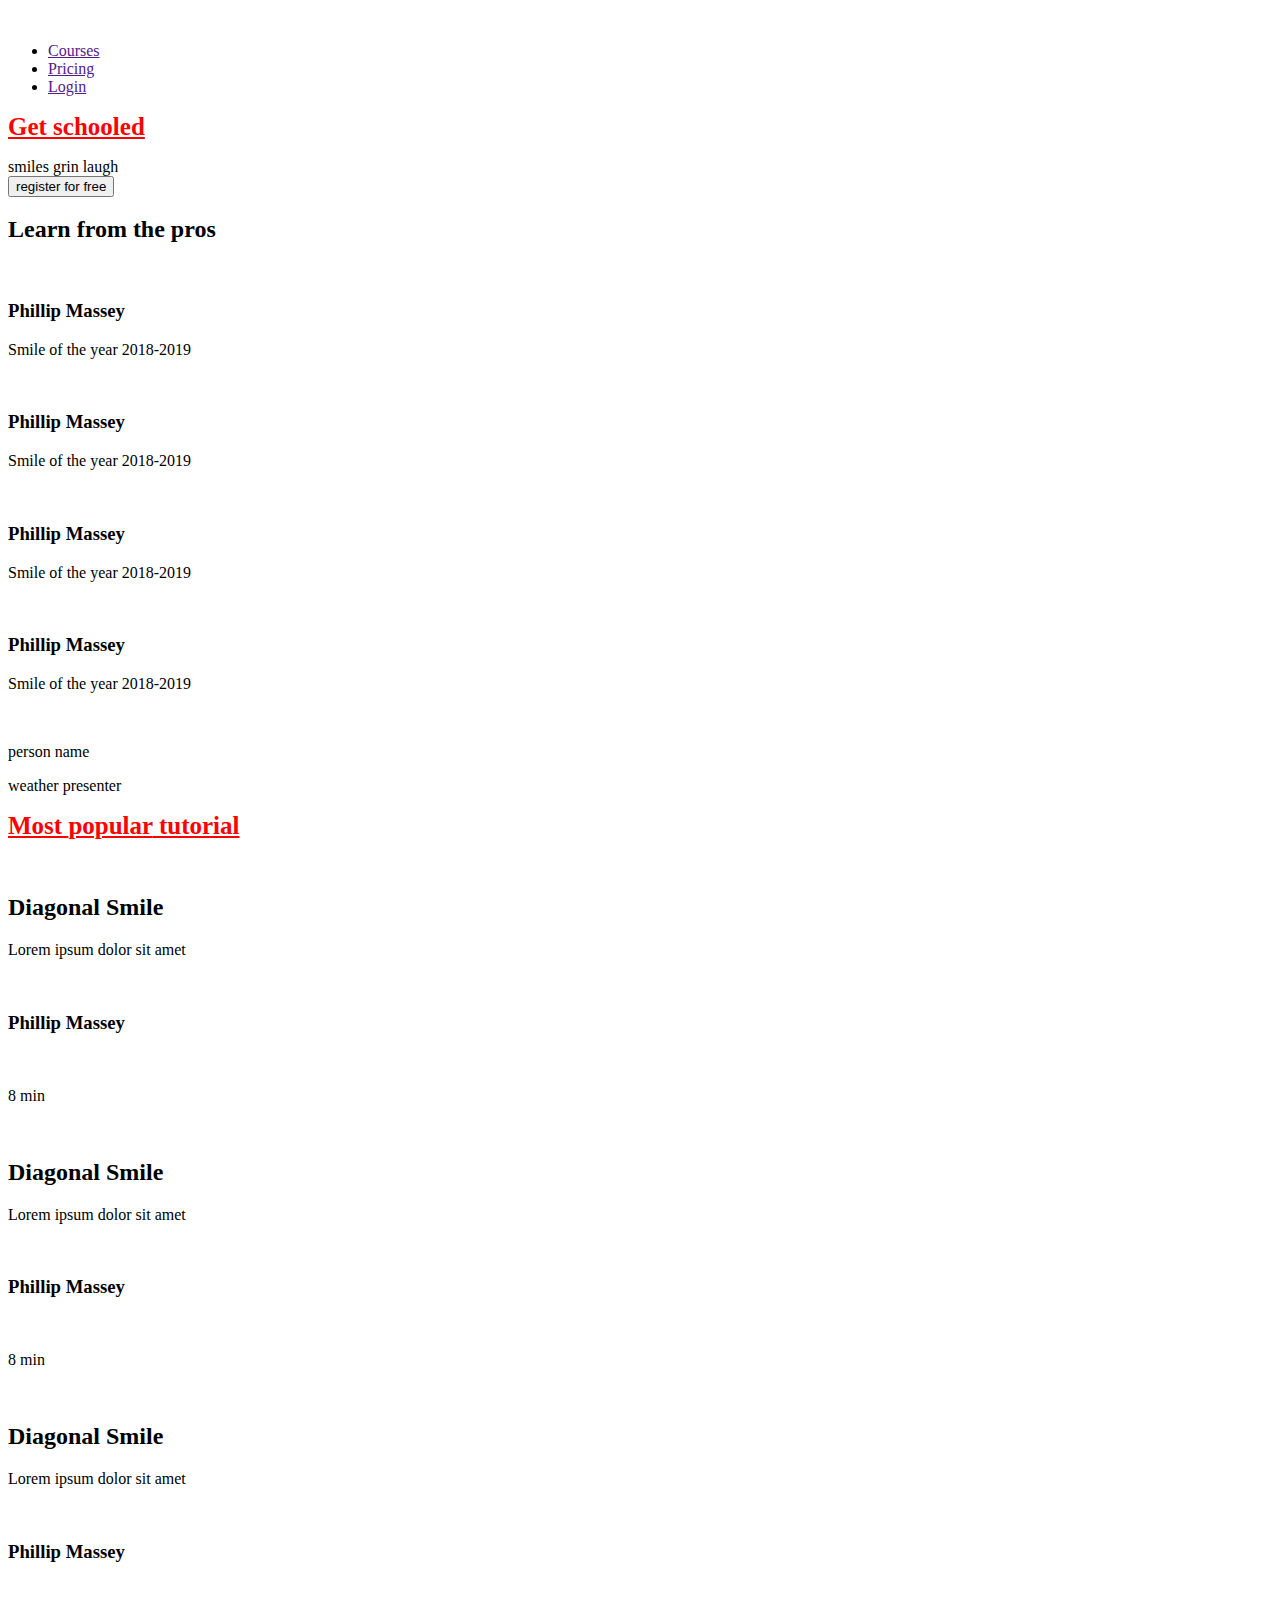
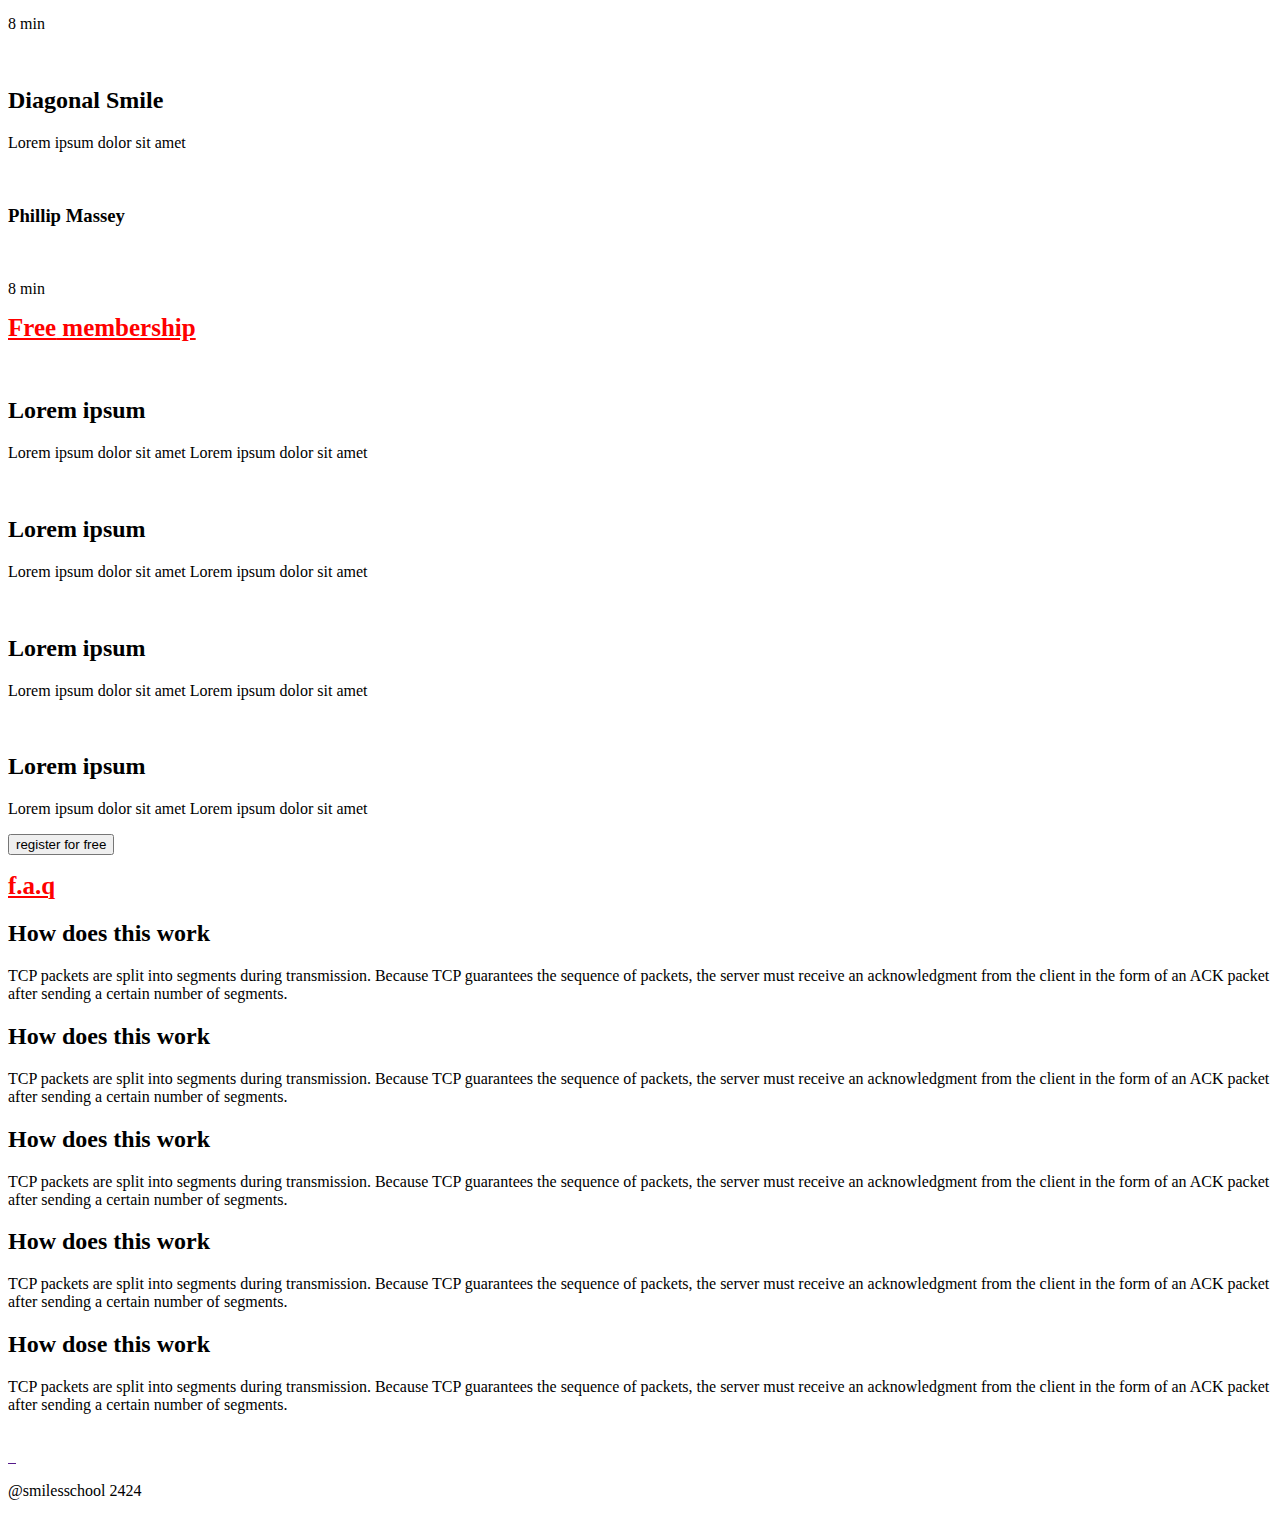
==== html_advance/index.html @ c30e7759 "Html and css" ====
<!DOCTYPE html>
<html>

<head>
    <link rel="stylesheet" href="../css.advance/index.css">
</head>

<body>
    <header class="styles" >
        <a href="">
            <img src="" alt="" >
        </a>
        <div>
            <ul>
                <li>
                    <a href="">Courses</a>
                </li>
                <li>
                    <a href="">Pricing </a>
                </li>
                <li href="">
                    <a href="">Login</a>
                </li>
            </ul>
        </div>
        <section>
            <div>
                <h1 class="title" id="title">Get schooled</h1>
                <div>
                <span>smiles</span>
                <span>grin</span>
                <span>laugh</span>
                </div>
                <button>register for free</button>
            </div>
            <div>
                <h2><span>Learn</span> from the pros</h2>
                <div class="persons-container">
                    <div class="person">
                        <img src="">
                        <h3>Phillip Massey</h3>
                        <p class="description">
                            Smile of the year
                            2018-2019
                        </p>
                    </div>
                    <div class="person">
                        <img src="">
                        <h3>Phillip Massey</h3>
                        <p>
                            Smile of the year
                            2018-2019
                        </p>
                    </div>
                    <div class="person">
                        <img src="">
                        <h3>Phillip Massey</h3>
                        <p>
                            Smile of the year
                            2018-2019
                        </p>
                    </div>
                    <div class="person">
                        <img src="">
                        <h3>Phillip Massey</h3>
                        <p>
                            Smile of the year
                            2018-2019
                        </p>
                    </div>
                </div>
            </div>
        </section>
    </header>
    <main>
        <section>
            <div>
                <img>
                <div>
                    <blockquote></blockquote>
                    <p>person name</p>
                    <p>weather presenter</p>
                </div>
            </div>
        </section>
        <section>
            <h1 class="title">
                Most <span>popular</span> tutorial
            </h1>
            <div class="video-container">
                <div class="video">
                    <img src="">
                    <h2>Diagonal Smile</h2>
                    <p>Lorem ipsum dolor sit amet</p>
                    <div>
                        <img src="">
                        <h3>Phillip Massey</h3>
                    </div>
                    <div class="rating-container">
                        <div>
                            <img src="">
                            <img src="">
                            <img src="">
                            <img src="">
                            <p>8 min</p>
                        </div>
                    </div>
                </div>
                <div class="video">
                    <img src="">
                    <h2>Diagonal Smile</h2>
                    <p>Lorem ipsum dolor sit amet</p>
                    <div>
                        <img src="">
                        <h3>Phillip Massey</h3>
                    </div>
                    <div class="rating-container">
                        <div>
                            <img src="">
                            <img src="">
                            <img src="">
                            <img src="">
                            <p>8 min</p>
                        </div>
                    </div>
                </div>
                <div class="video">
                    <img src="">
                    <h2>Diagonal Smile</h2>
                    <p>Lorem ipsum dolor sit amet</p>
                    <div>
                        <img src="">
                        <h3>Phillip Massey</h3>
                    </div>
                    <div class="rating-container">
                        <div>
                            <img src="">
                            <img src="">
                            <img src="">
                            <img src="">
                            <p>8 min</p>
                        </div>
                    </div>
                </div>
                <div class="video">
                    <img src="">
                    <h2>Diagonal Smile</h2>
                    <p>Lorem ipsum dolor sit amet</p>
                    <div>
                        <img src="">
                        <h3>Phillip Massey</h3>
                    </div>
                    <div class="rating-container">
                        <div>
                            <img src="">
                            <img src="">
                            <img src="">
                            <img src="">
                            <p>8 min</p>
                        </div>
                    </div>
                </div>
            </div>
        </section>
        <section>
            <h1 class="title">
                <span>Free</span>
                membership
            </h1>
            <div>
                <div>
                    <img src="">
                    <h2>Lorem ipsum</h2>
                    <p>Lorem ipsum dolor sit amet
                        Lorem ipsum dolor sit amet
                    </p>
                </div>
                <div>
                    <img src="">
                    <h2>Lorem ipsum</h2>
                    <p>Lorem ipsum dolor sit amet
                        Lorem ipsum dolor sit amet
                    </p>
                </div>
                <div>
                    <img src="">
                    <h2>Lorem ipsum</h2>
                    <p>Lorem ipsum dolor sit amet
                        Lorem ipsum dolor sit amet
                    </p>
                </div>
                <div>
                    <img src="">
                    <h2>Lorem ipsum</h2>
                    <p>Lorem ipsum dolor sit amet
                        Lorem ipsum dolor sit amet
                    </p>
                </div>

                <button>register for free</button>
            </div>
        </section>
        <section>
            <h1 class="title">f.a.q</h1>
            <div>
                <div>
                    <div>
                        <h2>How does this work</h2>
                        <p>
                            TCP packets are split into segments during transmission.
                            Because TCP guarantees the sequence of packets,
                            the server must receive an acknowledgment from the client in the form of an
                            ACK packet after sending a certain number of segments.
                        </p>
                    </div>
                    <div>
                        <h2>How does this work</h2>
                        <p>
                            TCP packets are split into segments during transmission.
                            Because TCP guarantees the sequence of packets,
                            the server must receive an acknowledgment from the client in the form of an
                            ACK packet after sending a certain number of segments.
                        </p>
                    </div>
                </div>
                <div>
                    <div>
                        <h2>How does this work</h2>
                        <p>
                            TCP packets are split into segments during transmission.
                            Because TCP guarantees the sequence of packets,
                            the server must receive an acknowledgment from the client in the form of an
                            ACK packet after sending a certain number of segments.
                        </p>
                    </div>
                    <div>
                        <h2>How does this work</h2>
                        <p>
                            TCP packets are split into segments during transmission.
                            Because TCP guarantees the sequence of packets,
                            the server must receive an acknowledgment from the client in the form of an
                            ACK packet after sending a certain number of segments.
                        </p>
                    </div>
                    <div>
                        <h2> How dose this work</h2>
                        <p>
                            TCP packets are split into segments during transmission.
                            Because TCP guarantees the sequence of packets,
                            the server must receive an acknowledgment from the client in the form of an
                            ACK packet after sending a certain number of segments.
                        </p>
                    </div>
                </div>
            </div>
        </section>
    </main>
    <footer>
        <div>
            <div>
                <img src="">
                <div>
                    <a href="">
                        <img src="">
                    </a>
                    <a href="">
                        <img src="">
                    </a>
                    <a href="">
                        <img src="">
                    </a>
                </div>
                <p>
                    @smilesschool 2424
                </p>
            </div>
        </div>
    </footer>
</body>

</html>
---- css.advance/index.css ----
.title{
    color: red;
    font-size: 25px;
    text-decoration: underline;
}
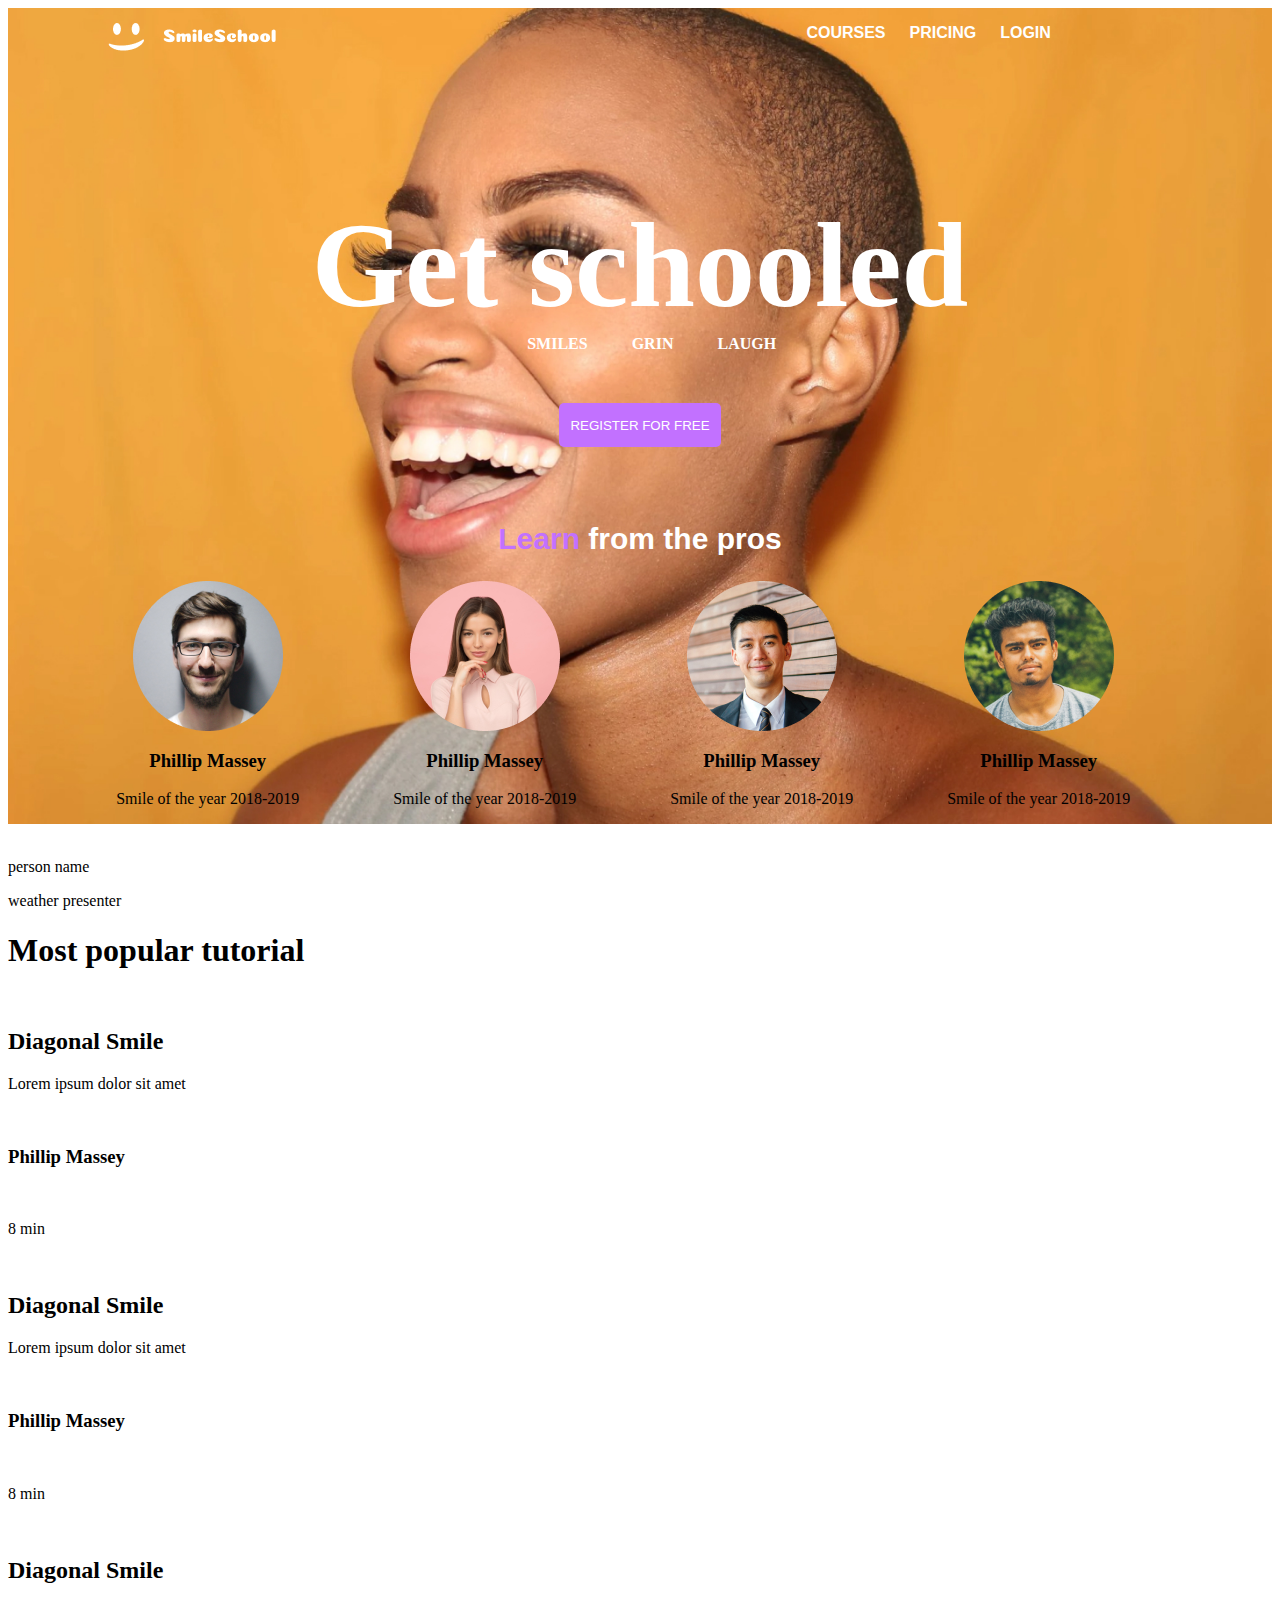
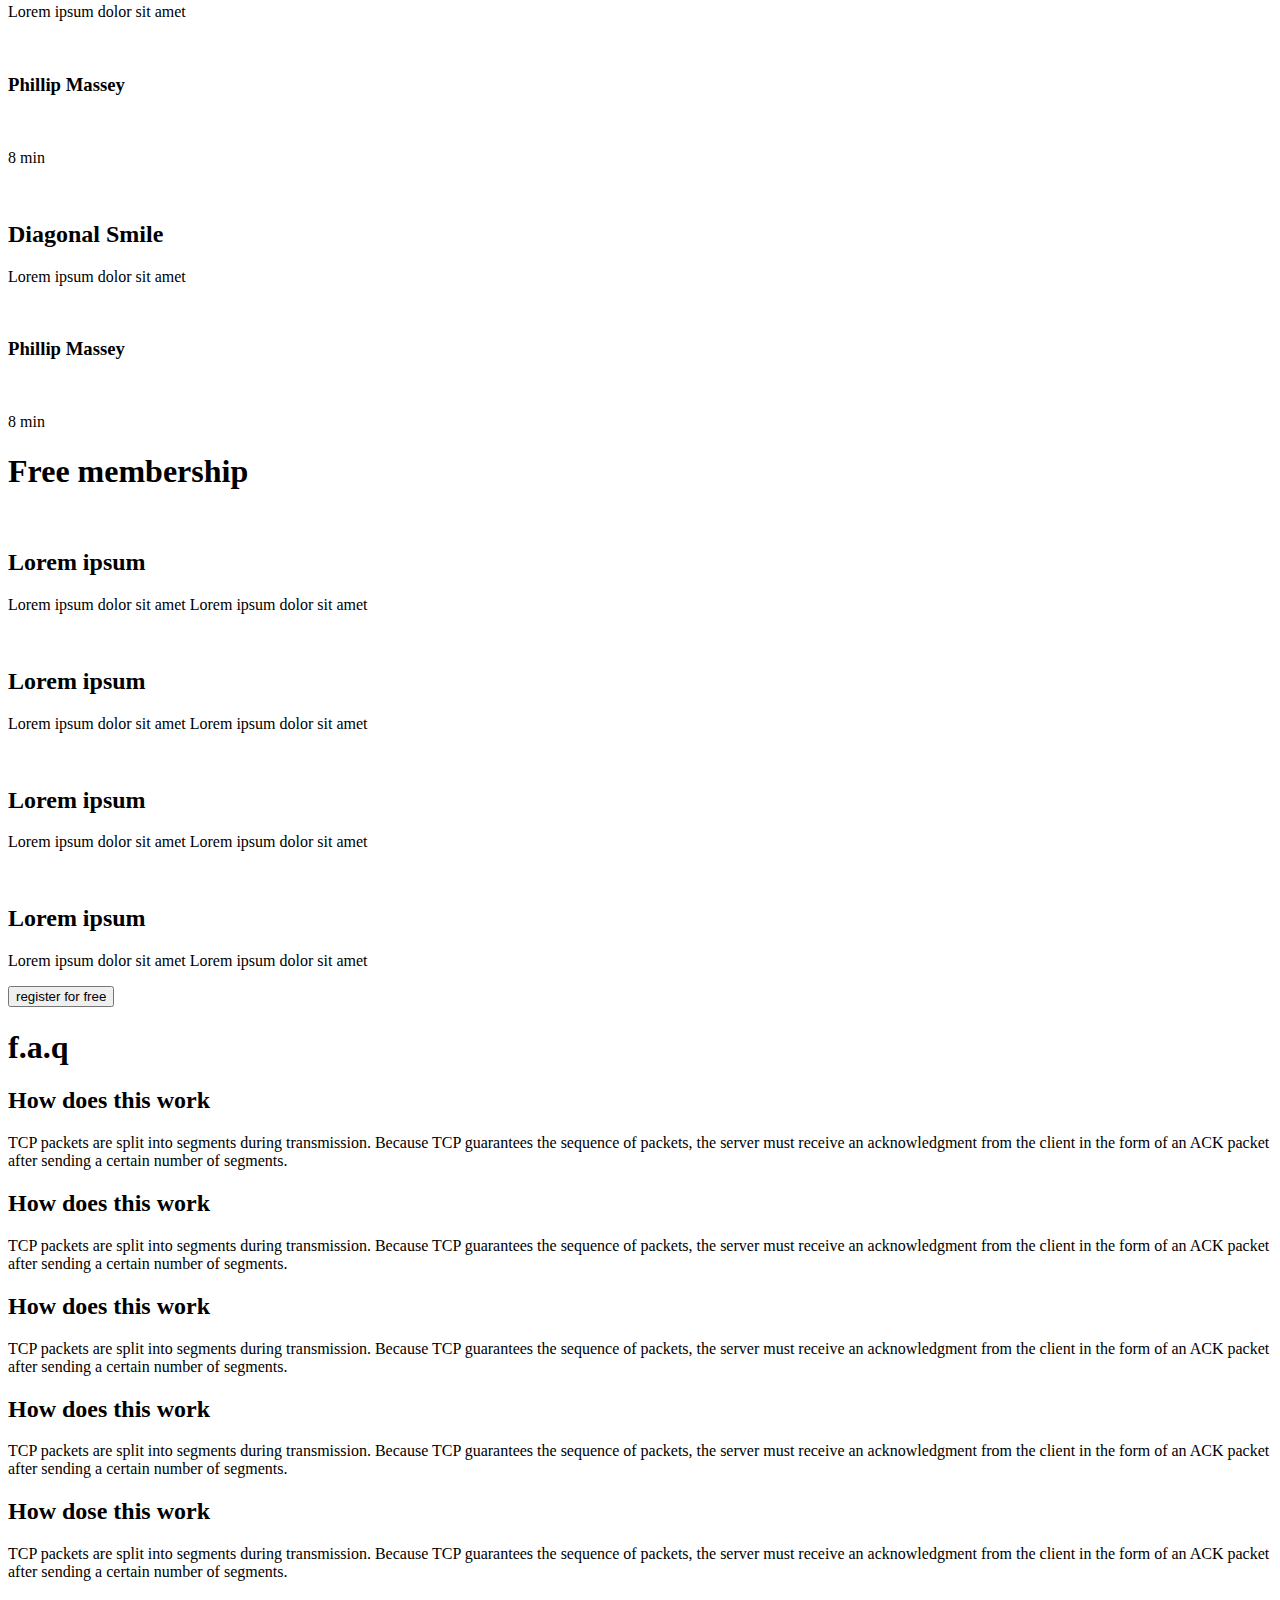
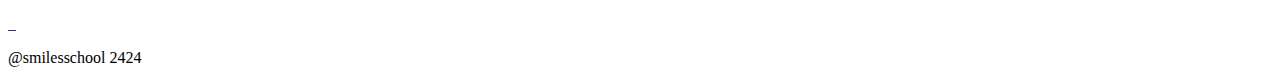
==== commit 78097eaa: "Html and css 50%" ====
--- a/html_advance/index.html
+++ b/html_advance/index.html
@@ -8,9 +8,9 @@
 <body>
     <header class="styles" >
         <a href="">
-            <img src="" alt="" >
+            <img src="./images/Logo.png" alt="" >
         </a>
-        <div>
+        <div class="menu-container">
             <ul>
                 <li>
                     <a href="">Courses</a>
@@ -24,8 +24,8 @@
             </ul>
         </div>
         <section>
-            <div>
-                <h1 class="title" id="title">Get schooled</h1>
+            <div class="header-description">
+                <h1>Get schooled</h1>
                 <div>
                 <span>smiles</span>
                 <span>grin</span>
@@ -33,11 +33,11 @@
                 </div>
                 <button>register for free</button>
             </div>
-            <div>
+            <div class="bottom-header">
                 <h2><span>Learn</span> from the pros</h2>
                 <div class="persons-container">
                     <div class="person">
-                        <img src="">
+                        <img src="./images/avatar1.png">
                         <h3>Phillip Massey</h3>
                         <p class="description">
                             Smile of the year
@@ -45,23 +45,23 @@
                         </p>
                     </div>
                     <div class="person">
-                        <img src="">
-                        <h3>Phillip Massey</h3>
-                        <p>
-                            Smile of the year
-                            2018-2019
-                        </p>
-                    </div>
-                    <div class="person">
-                        <img src="">
-                        <h3>Phillip Massey</h3>
-                        <p>
-                            Smile of the year
-                            2018-2019
-                        </p>
-                    </div>
-                    <div class="person">
-                        <img src="">
+                        <img src="./images/avatar2.png">
+                        <h3>Phillip Massey</h3>
+                        <p>
+                            Smile of the year
+                            2018-2019
+                        </p>
+                    </div>
+                    <div class="person">
+                        <img src="./images/avatar3.png">
+                        <h3>Phillip Massey</h3>
+                        <p>
+                            Smile of the year
+                            2018-2019
+                        </p>
+                    </div>
+                    <div class="person">
+                        <img src="./images/avatar4.png">
                         <h3>Phillip Massey</h3>
                         <p>
                             Smile of the year
--- a/css.advance/index.css
+++ b/css.advance/index.css
@@ -1,5 +1,122 @@
-.title{
-    color: red;
-    font-size: 25px;
-    text-decoration: underline;
+/******************* hrder syles *********************/
+
+header {
+    background-image: url(../html_advance/images/Header.jpg);
+    background-size: cover;
+    background-repeat: no-repeat;
+
 }
+
+header > a >img{
+    margin-left: 100px;
+    margin-top: 15px;
+}
+
+ .menu-container{
+    float: right;
+    width: 40%;
+ }
+
+ .menu-container > ul >li {
+    display: inline-block;
+    padding-right: 20px;
+}
+
+ .menu-container >ul > li > a {
+    text-decoration: none;
+    text-transform: uppercase;
+    font-weight: bold;
+    color: #ffffff;
+    font-family: sans-serif;
+ }
+
+
+ .header-description > h1{
+    text-align: center;
+    font-size:  120px;
+    margin-top: 140px;
+    margin-bottom: 0px;
+    font-weight: bold;
+    color: #ffffff;
+
+ }
+
+ .header-description >div {
+    width: 40%;
+    margin: 0 auto;
+
+ }
+
+.header-description > div span{
+    text-transform: uppercase;
+    font-weight: bold;
+    color: #ffffff;
+    padding: 20px;
+
+}
+
+
+.header-description >div >span:first-of-type{
+    margin-left: 120px;
+
+}
+
+.header-description > button {
+    width: 162px;
+    height: 44px;
+    background-color: #c271ff;
+    border-radius: 5px;
+    text-transform: uppercase;
+    color: #ffffff;
+    border: 0;
+    display: block;
+    margin: 50px auto;
+
+}
+
+.bottom-header{
+    width: 100%;
+    overflow: hidden;
+
+}
+
+.bottom-header > h2 {
+    text-align: center;
+    font-size: 30px;
+    font-weight: bold;
+    color: #ffffff;
+    font-family: sans-serif;
+
+}
+
+
+.bottom-header > h2 > span {
+    color: #c271ff;
+
+}
+
+
+.persons-container{
+    width: 90%;
+    margin: 0 auto;
+    overflow: hidden;
+    display: block;
+
+}
+
+.persons-container .person {
+    width: 24%;
+    display: inline-block;
+
+}
+
+.persons-container .person > img {
+    display: block;
+    margin: 0 auto;
+
+}
+.persons-container .person > h3 , .persons-container .person > p {
+    text-align: center;
+}
+
+/************************* header styles *********************/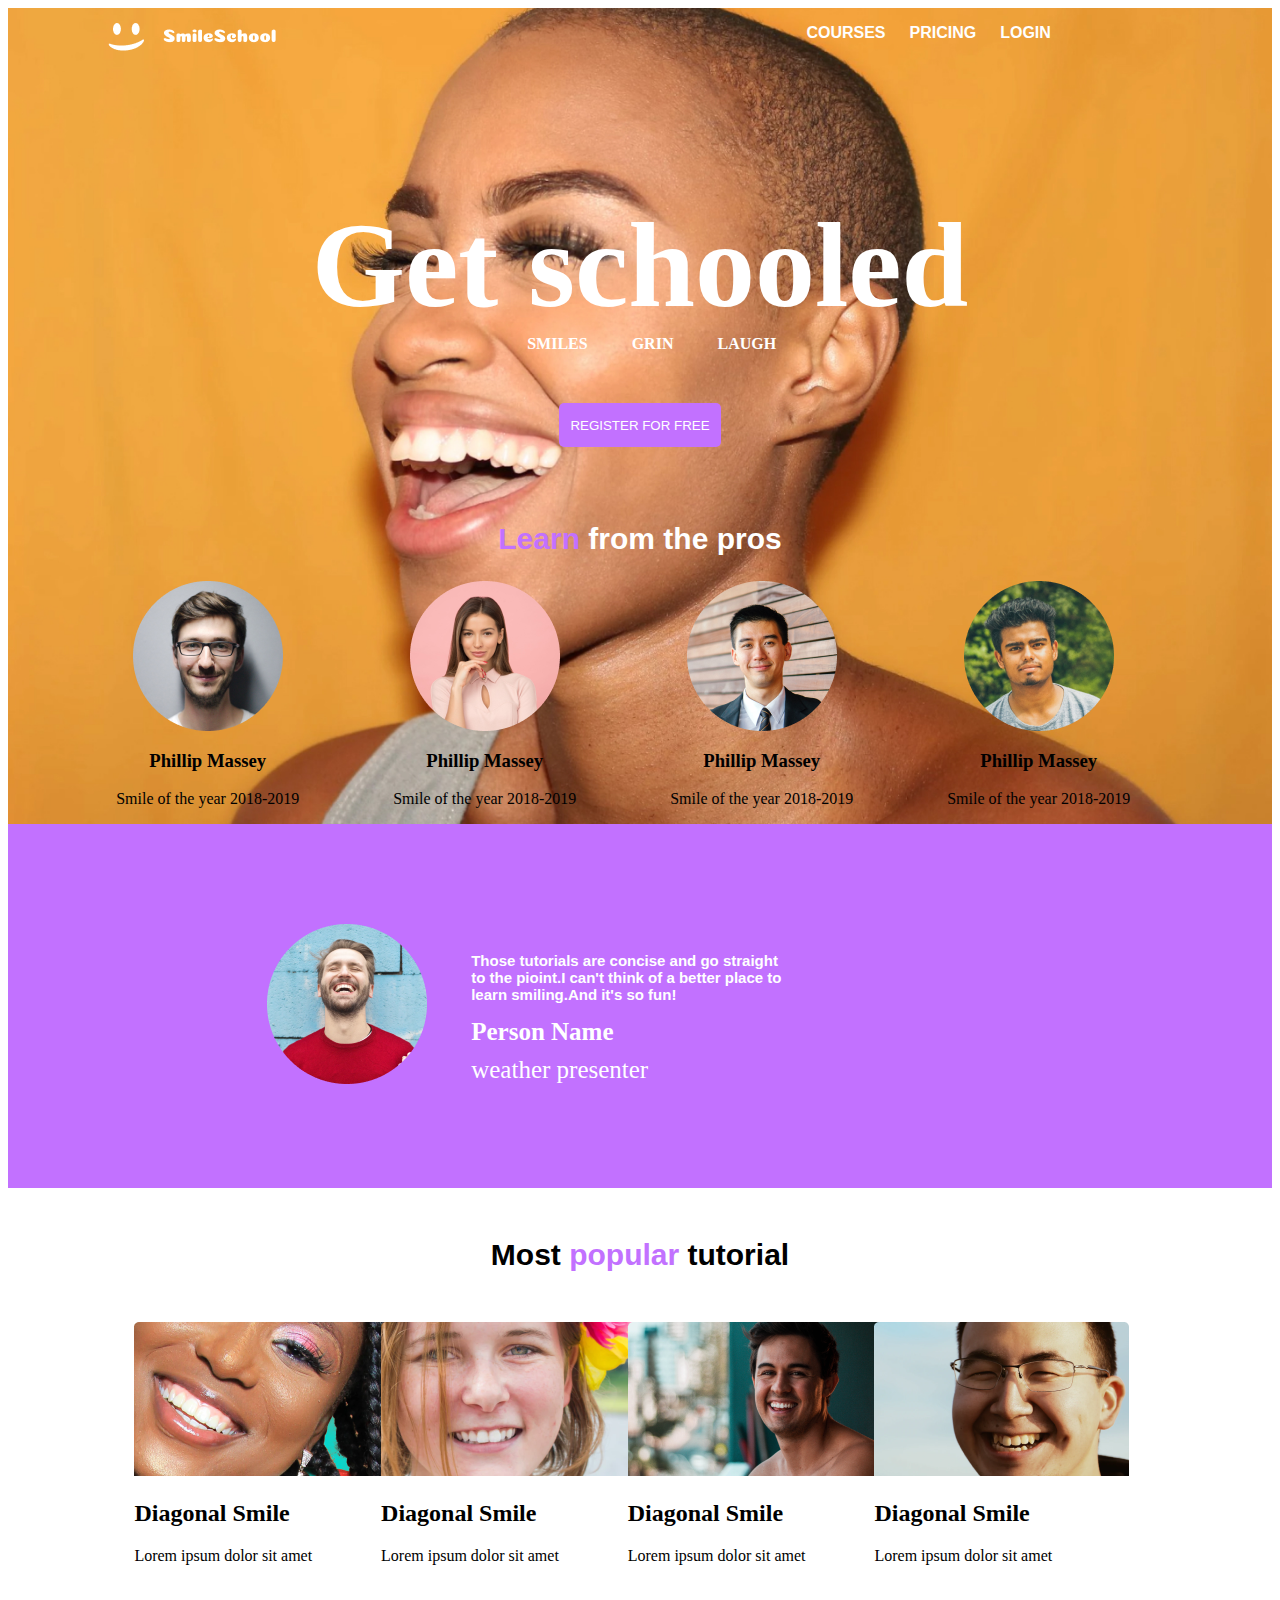
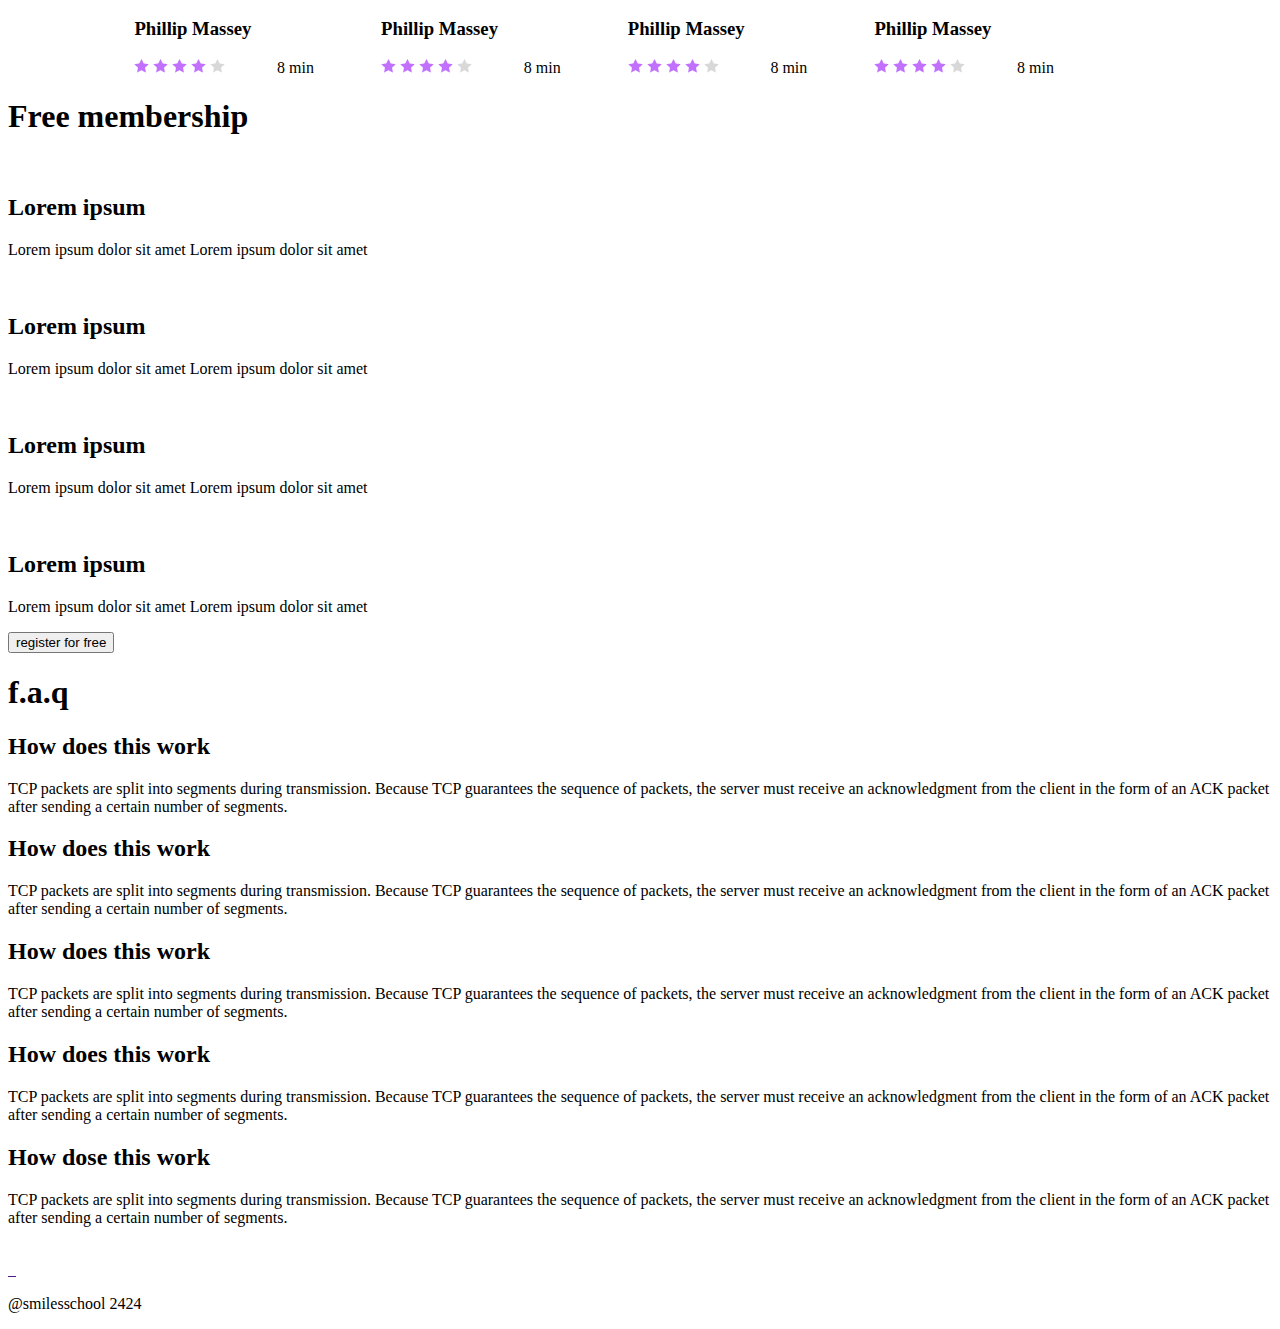
==== commit d7a3e9f5: "html and css 70%" ====
--- a/html_advance/index.html
+++ b/html_advance/index.html
@@ -35,6 +35,7 @@
             </div>
             <div class="bottom-header">
                 <h2><span>Learn</span> from the pros</h2>
+
                 <div class="persons-container">
                     <div class="person">
                         <img src="./images/avatar1.png">
@@ -74,88 +75,96 @@
     </header>
     <main>
         <section>
-            <div>
-                <img>
-                <div>
-                    <blockquote></blockquote>
-                    <p>person name</p>
-                    <p>weather presenter</p>
-                </div>
-            </div>
-        </section>
-        <section>
-            <h1 class="title">
-                Most <span>popular</span> tutorial
-            </h1>
+            <div class="midle-menu">
+                <div class="midle-menu-img">
+                    <img src="./images/avatar5.png">
+                </div>
+                <div class="midle-menu-desc">
+                    <blockquote>Those tutorials are concise and go straight
+                         to the pioint.I can't think of a better place to
+                         learn smiling.And it's so fun!</blockquote>
+                         <p>Person Name</p>
+                         <p>weather presenter</p>
+                </div>
+            </div>
+        </section>
+        <section>
+            <div class="video-container-text">
+            <h1>Most <span>popular</span> tutorial</h1>
+        </div>
             <div class="video-container">
                 <div class="video">
-                    <img src="">
-                    <h2>Diagonal Smile</h2>
-                    <p>Lorem ipsum dolor sit amet</p>
-                    <div>
-                        <img src="">
-                        <h3>Phillip Massey</h3>
-                    </div>
-                    <div class="rating-container">
-                        <div>
-                            <img src="">
-                            <img src="">
-                            <img src="">
-                            <img src="">
-                            <p>8 min</p>
-                        </div>
-                    </div>
-                </div>
-                <div class="video">
-                    <img src="">
-                    <h2>Diagonal Smile</h2>
-                    <p>Lorem ipsum dolor sit amet</p>
-                    <div>
-                        <img src="">
-                        <h3>Phillip Massey</h3>
-                    </div>
-                    <div class="rating-container">
-                        <div>
-                            <img src="">
-                            <img src="">
-                            <img src="">
-                            <img src="">
-                            <p>8 min</p>
-                        </div>
-                    </div>
-                </div>
-                <div class="video">
-                    <img src="">
-                    <h2>Diagonal Smile</h2>
-                    <p>Lorem ipsum dolor sit amet</p>
-                    <div>
-                        <img src="">
-                        <h3>Phillip Massey</h3>
-                    </div>
-                    <div class="rating-container">
-                        <div>
-                            <img src="">
-                            <img src="">
-                            <img src="">
-                            <img src="">
-                            <p>8 min</p>
-                        </div>
-                    </div>
-                </div>
-                <div class="video">
-                    <img src="">
-                    <h2>Diagonal Smile</h2>
-                    <p>Lorem ipsum dolor sit amet</p>
-                    <div>
-                        <img src="">
-                        <h3>Phillip Massey</h3>
-                    </div>
-                    <div class="rating-container">
-                        <div>
-                            <img src="">
-                            <img src="">
-                            <img src="">
-                            <img src="">
+                    <img src="./images/preview1.png">
+                    <h2>Diagonal Smile</h2>
+                    <p>Lorem ipsum dolor sit amet</p>
+                    <div>
+                        <img src="">
+                        <h3>Phillip Massey</h3>
+                    </div>
+                    <div class="rating-container">
+                        <div>
+                            <img src="./images/Star_1.png">
+                            <img src="./images/Star_1.png">
+                            <img src="./images/Star_1.png">
+                            <img src="./images/Star_1.png">
+                            <img src="./images/Star_5.png">
+                            <p>8 min</p>
+                        </div>
+                    </div>
+                </div>
+                <div class="video">
+                    <img src="./images/preview2.png">
+                    <h2>Diagonal Smile</h2>
+                    <p>Lorem ipsum dolor sit amet</p>
+                    <div>
+                        <img src="">
+                        <h3>Phillip Massey</h3>
+                    </div>
+                    <div class="rating-container">
+                        <div>
+                            <img src="./images/Star_1.png">
+                            <img src="./images/Star_1.png">
+                            <img src="./images/Star_1.png">
+                            <img src="./images/Star_1.png">
+                            <img src="./images/Star_5.png">
+                            <p>8 min</p>
+                        </div>
+                    </div>
+                </div>
+                <div class="video">
+                    <img src="./images/preview3.png">
+                    <h2>Diagonal Smile</h2>
+                    <p>Lorem ipsum dolor sit amet</p>
+                    <div>
+                        <img src="">
+                        <h3>Phillip Massey</h3>
+                    </div>
+                    <div class="rating-container">
+                        <div>
+                            <img src="./images/Star_1.png">
+                            <img src="./images/Star_1.png">
+                            <img src="./images/Star_1.png">
+                            <img src="./images/Star_1.png">
+                            <img src="./images/Star_5.png">
+                            <p>8 min</p>
+                        </div>
+                    </div>
+                </div>
+                <div class="video">
+                    <img src="./images/preview4.png">
+                    <h2>Diagonal Smile</h2>
+                    <p>Lorem ipsum dolor sit amet</p>
+                    <div>
+                        <img src="">
+                        <h3>Phillip Massey</h3>
+                    </div>
+                    <div class="rating-container">
+                        <div>
+                            <img src="./images/Star_1.png">
+                            <img src="./images/Star_1.png">
+                            <img src="./images/Star_1.png">
+                            <img src="./images/Star_1.png">
+                            <img src="./images/Star_5.png">
                             <p>8 min</p>
                         </div>
                     </div>
--- a/css.advance/index.css
+++ b/css.advance/index.css
@@ -1,4 +1,4 @@
-/******************* hrder syles *********************/
+/******************* header syles *********************/
 
 header {
     background-image: url(../html_advance/images/Header.jpg);
@@ -74,7 +74,7 @@
 
 }
 
-.bottom-header{
+.bottom-header {
     width: 100%;
     overflow: hidden;
 
@@ -119,4 +119,99 @@
     text-align: center;
 }
 
-/************************* header styles *********************/+
+/************************* header styles *********************/
+
+/*************************** midle-menu ******************/
+
+.midle-menu {
+ padding: 100px;
+ background-color: #c271ff;
+ background-size: contain;
+ background-repeat: no-repeat;
+}
+
+.midle-menu-img{
+    width: 30%;
+    display: inline-block;
+    overflow: hidden;
+}
+
+.midle-menu-img > img {float:right}
+
+.midle-menu-desc{
+    width: 60%;
+    display: inline-block;
+    overflow: hidden;
+}
+
+.midle-menu-desc > p {
+    margin:10px 0px 0px 40px ;
+}
+
+.midle-menu-desc > p:first-of-type{
+    font-size: 25px;
+    font-weight: bold;
+    color: #ffffff;
+}
+
+.midle-menu-desc > p:last-of-type{
+    font-size: 25px;
+    color: #ffffff;
+}
+
+.midle-menu blockquote{
+    font-size: 15px;
+    width: 50%;
+    font-weight: bold;
+    color: #ffffff;
+    font-family: sans-serif;
+}
+
+
+
+/*************************** midle-menu ******************/
+
+/*****************video-container****************************/
+
+.video-container{
+    width: 80%;
+    margin: 0 auto;
+    overflow: hidden;
+}
+
+.video{
+    width: 24%;
+    display: inline-block;
+}
+
+.video-container-text h1 {
+    text-align: center;
+    font-size: 30px;
+    color: #000000;
+    font-family: sans-serif;
+    padding: 30px;
+}
+
+.video-container-text h1 > span {
+    color: #c271ff;
+}
+
+
+.video> img {
+
+    overflow: auto;
+    display: inline;
+}
+
+
+.rating-container img {
+
+
+}
+
+.rating-container > div > p {
+    width: 100px;
+    float: right;
+    margin: 0;
+}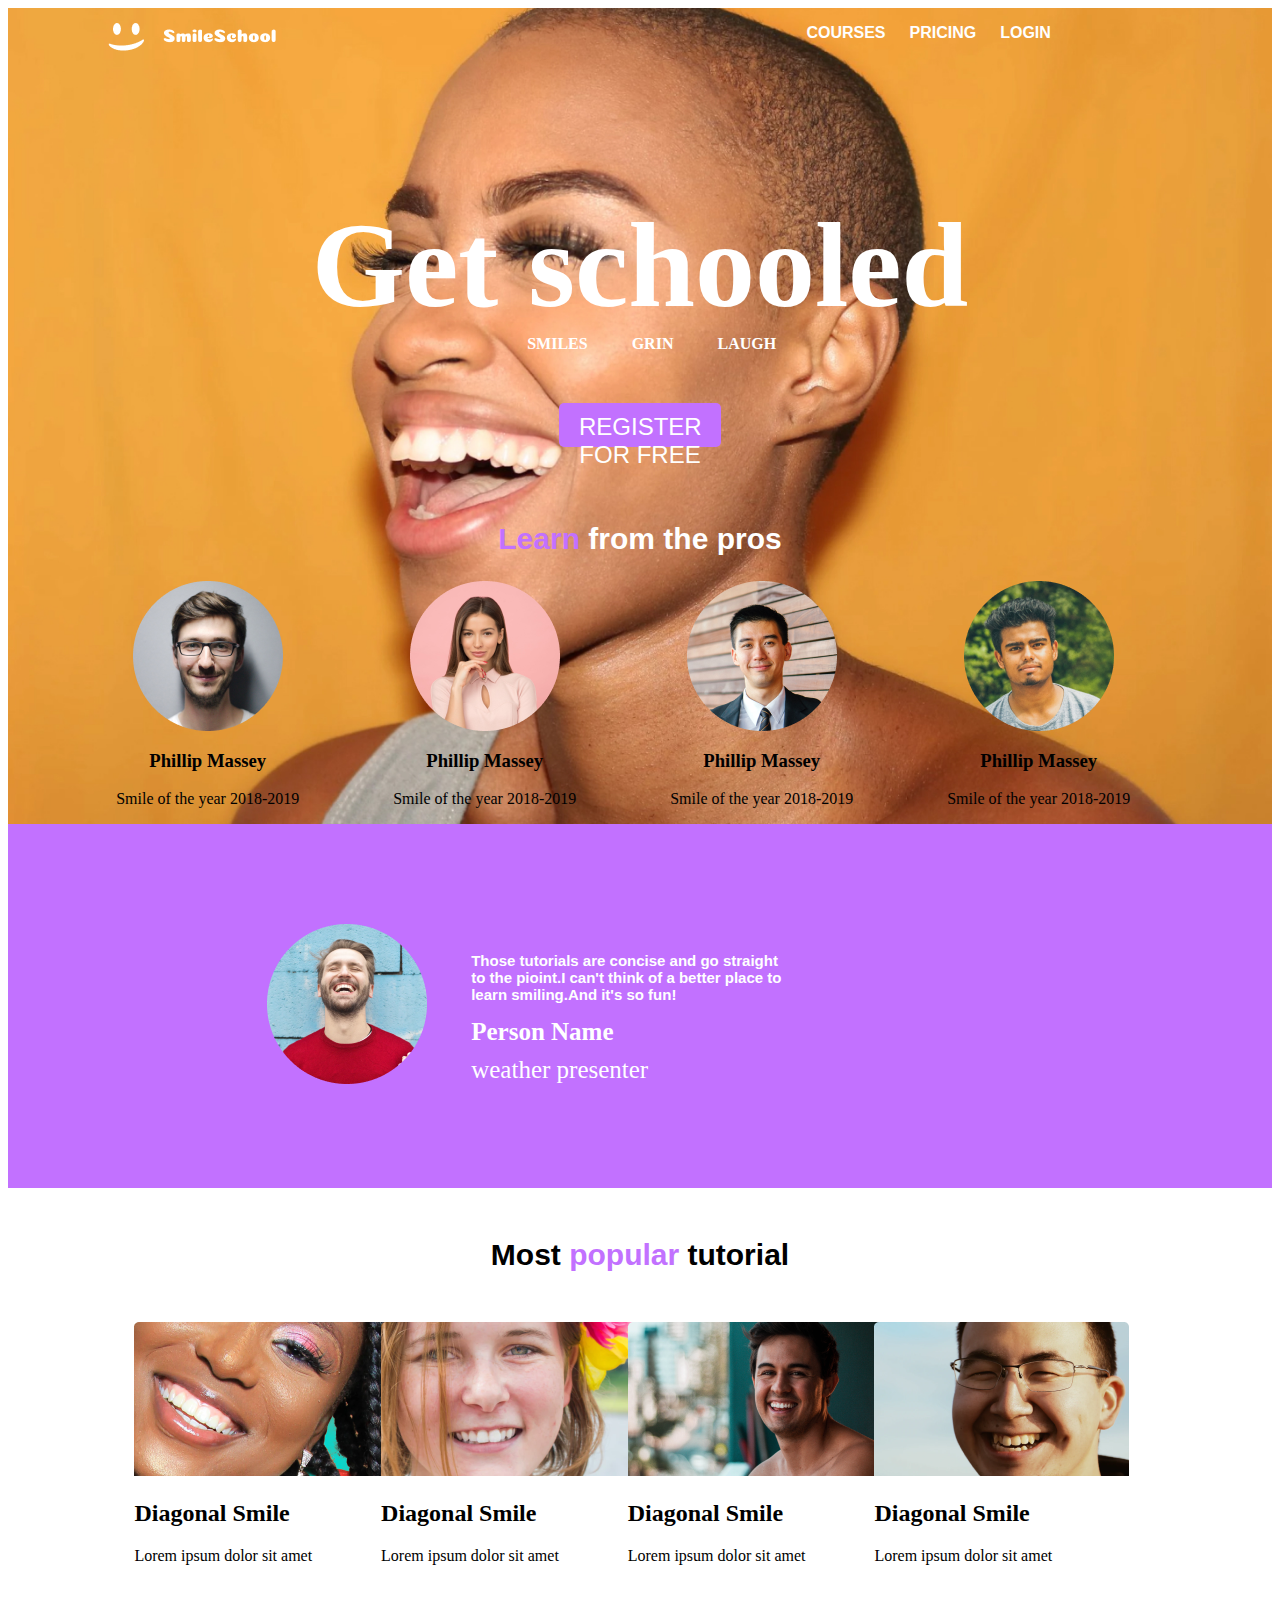
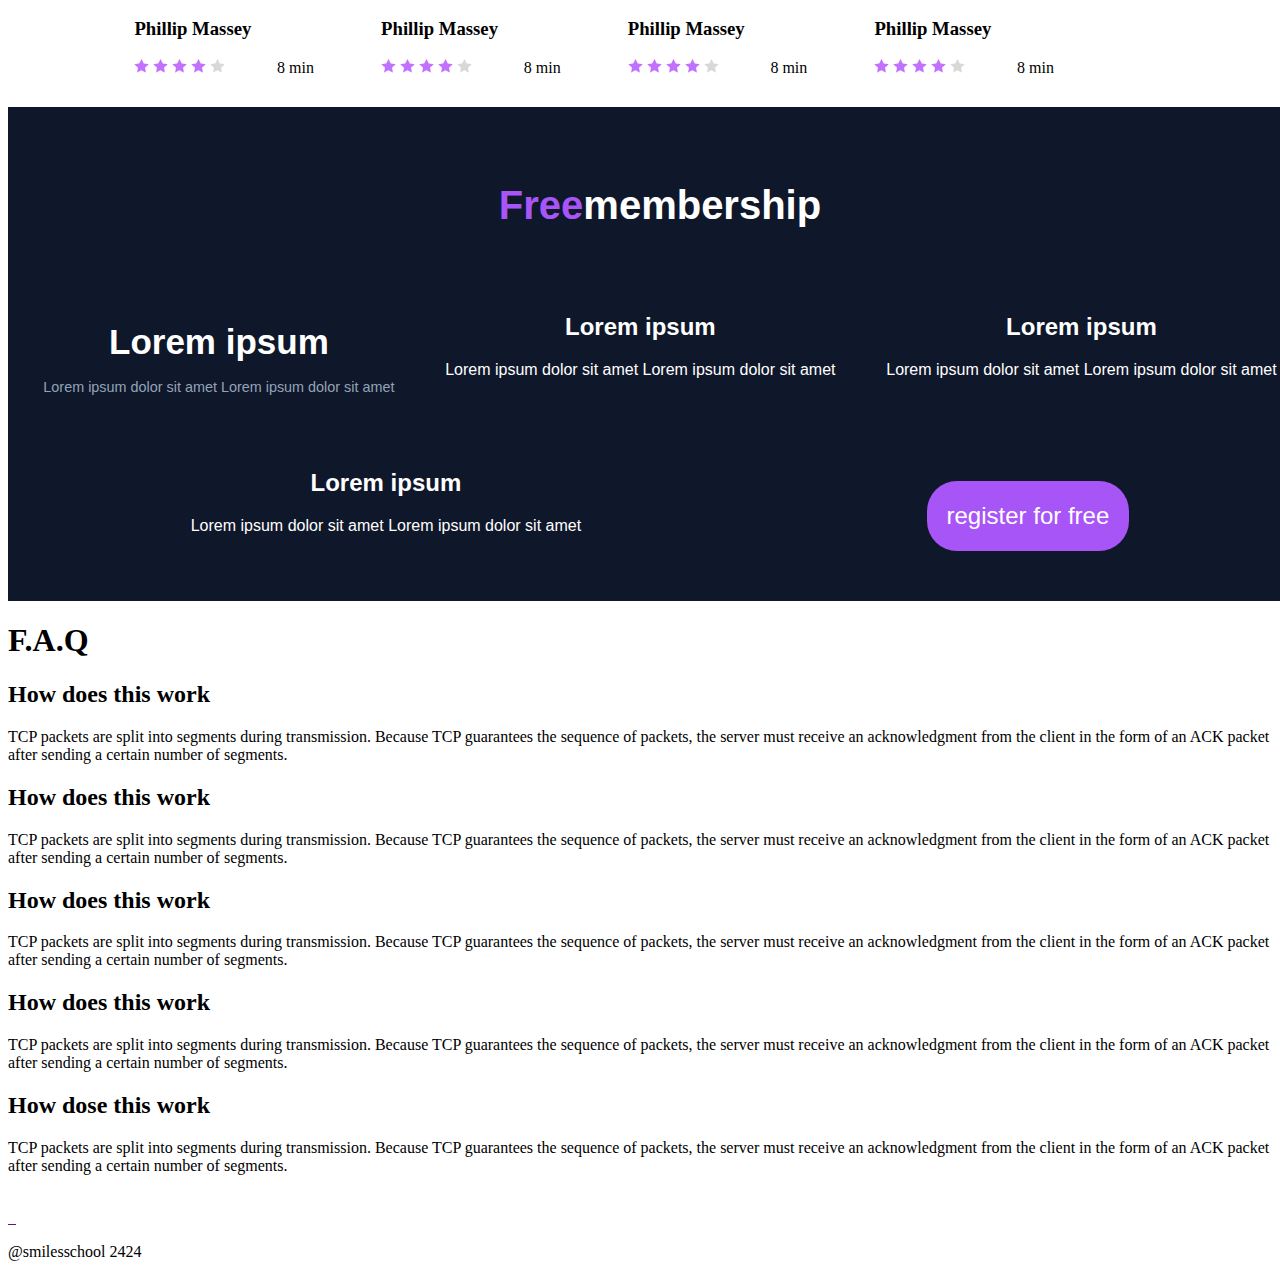
==== commit 0ddf0558: "html and css" ====
--- a/html_advance/index.html
+++ b/html_advance/index.html
@@ -172,12 +172,10 @@
             </div>
         </section>
         <section>
-            <h1 class="title">
-                <span>Free</span>
-                membership
-            </h1>
-            <div>
-                <div>
+            <div class="menu-memberships">
+                <h1 class="title">
+                <span>Free</span>membership</h1>
+                <div class="menu-membership">
                     <img src="">
                     <h2>Lorem ipsum</h2>
                     <p>Lorem ipsum dolor sit amet
@@ -210,8 +208,8 @@
             </div>
         </section>
         <section>
-            <h1 class="title">f.a.q</h1>
-            <div>
+            <h1 class="menu-faq">F.A.Q</h1>
+            <div">
                 <div>
                     <div>
                         <h2>How does this work</h2>
--- a/css.advance/index.css
+++ b/css.advance/index.css
@@ -214,4 +214,70 @@
     width: 100px;
     float: right;
     margin: 0;
-}+}
+
+
+/*****************video-container****************************/
+
+/********************** membership*****************/
+
+.menu-memberships {
+    background-color: #0f172a;
+    color: #ffffff; 
+    font-family: Arial, sans-serif;
+    margin: 0;
+    padding: 0;
+}
+
+.menu-memberships  {
+    text-align: center;
+    padding: 50px 20px;
+    width: 100%;
+}
+
+.menu-memberships h1 {
+    font-size: 40px;
+    font-weight: bold;
+    width: 100%;
+}
+
+.menu-memberships span {
+    color: #a855f7; 
+}
+
+.menu-memberships {
+    display: flex;
+    justify-content: space-around;
+    flex-wrap: wrap;
+    gap: 20px;
+    margin-top: 30px;
+}
+
+
+.menu-membership h2 {
+    font-size: 35px;
+    margin-bottom: 10px;
+    color: #ffffff;
+}
+
+.menu-membership p {
+    font-size: 0.9rem;
+    line-height: 1.4;
+    color: #94a3b8;
+}
+
+button {
+    background-color: #a855f7;
+    color: #ffffff;
+    padding: 10px 20px;
+    border: none;
+    border-radius: 30px;
+    font-size: 150%;
+    margin-top: 50px;
+}
+
+button:hover {
+    background-color: #9333ea; 
+}
+
+/********************** membership*****************/
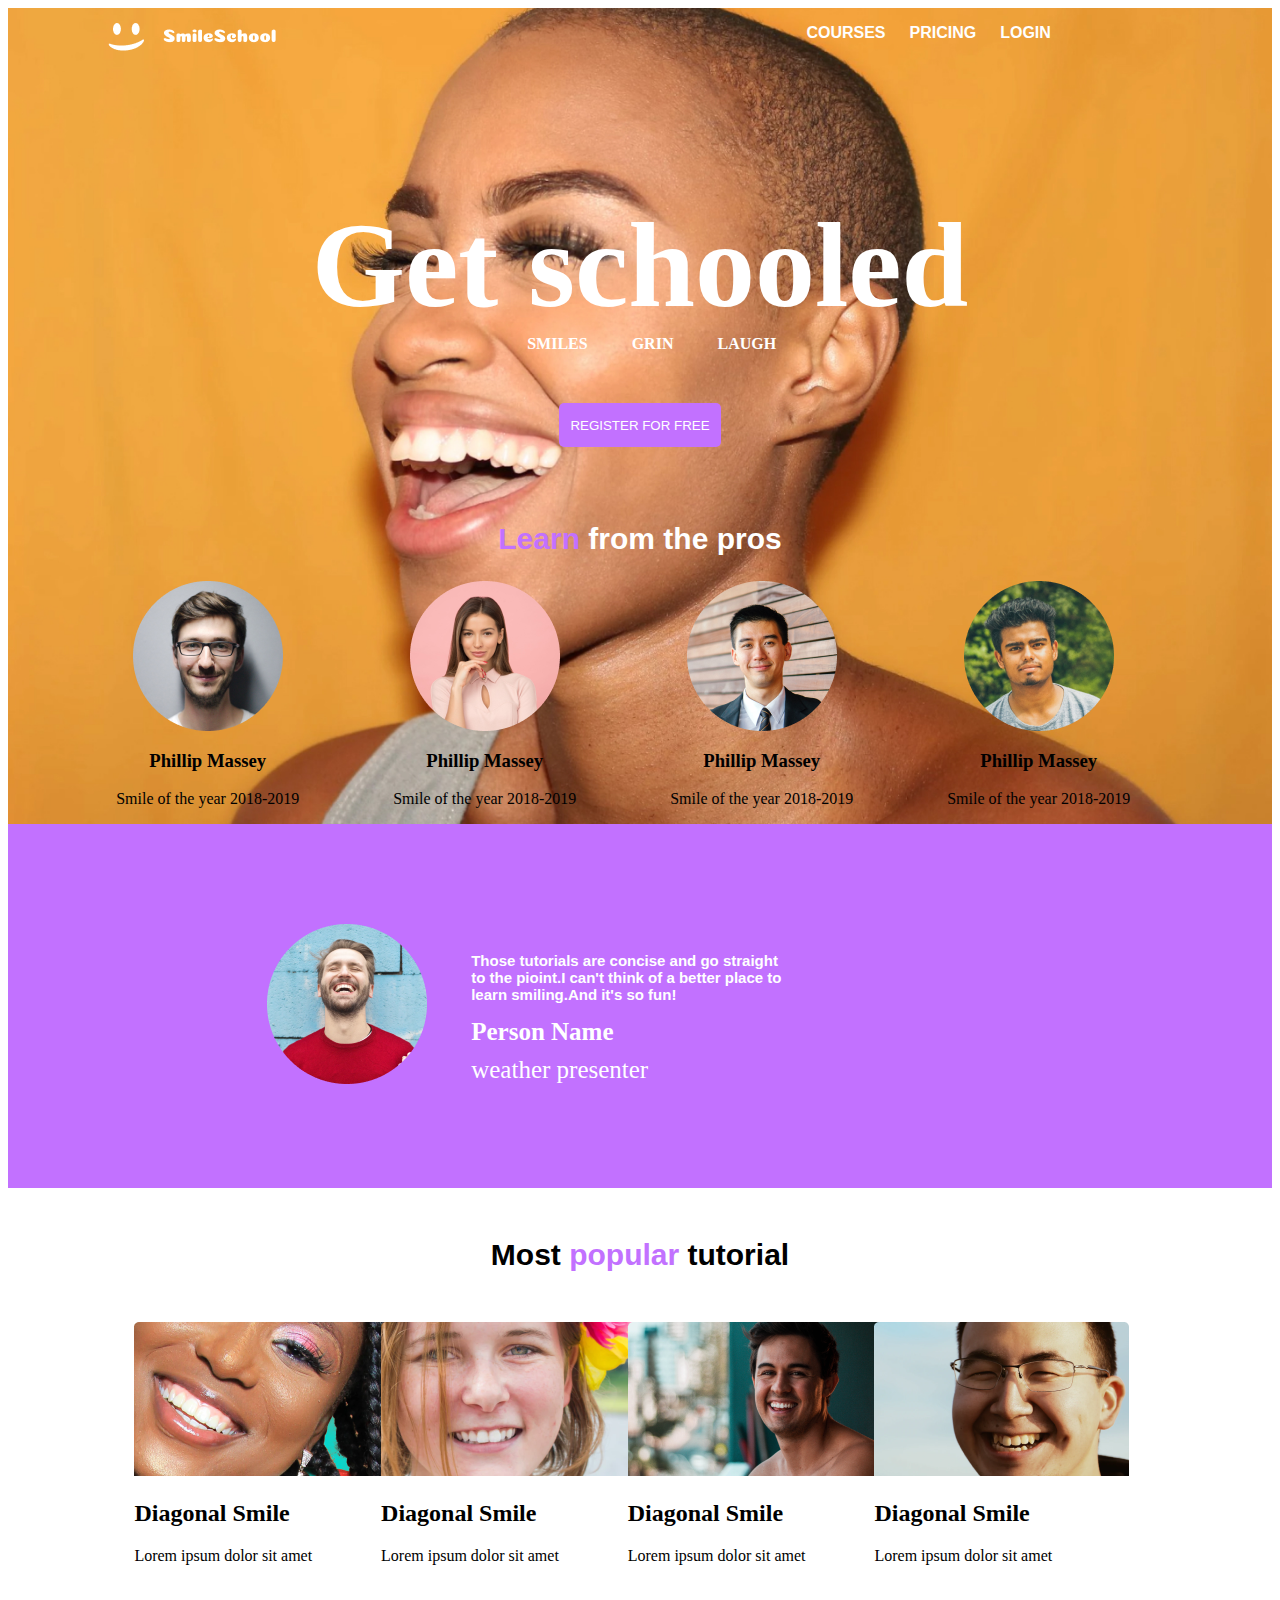
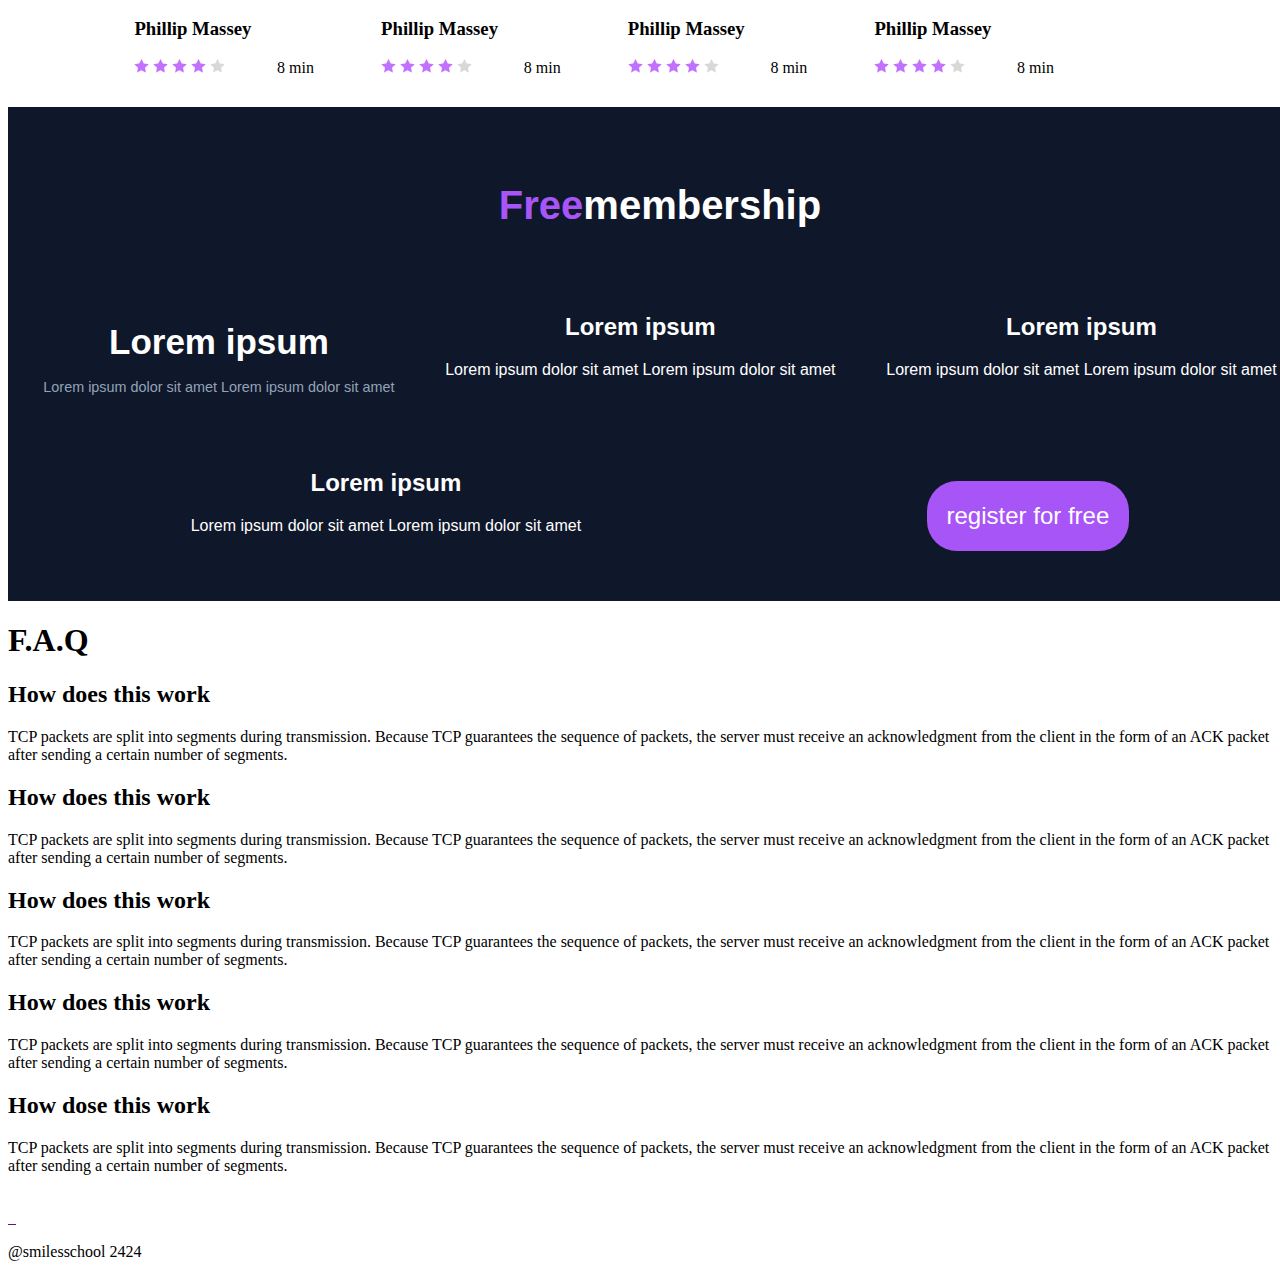
==== commit cf0c965b: "html and css" ====
--- a/html_advance/index.html
+++ b/html_advance/index.html
@@ -209,7 +209,7 @@
         </section>
         <section>
             <h1 class="menu-faq">F.A.Q</h1>
-            <div">
+            <div class="menu-faq">
                 <div>
                     <div>
                         <h2>How does this work</h2>
--- a/css.advance/index.css
+++ b/css.advance/index.css
@@ -266,7 +266,7 @@
     color: #94a3b8;
 }
 
-button {
+.menu-memberships button {  
     background-color: #a855f7;
     color: #ffffff;
     padding: 10px 20px;
@@ -281,3 +281,4 @@
 }
 
 /********************** membership*****************/
+
